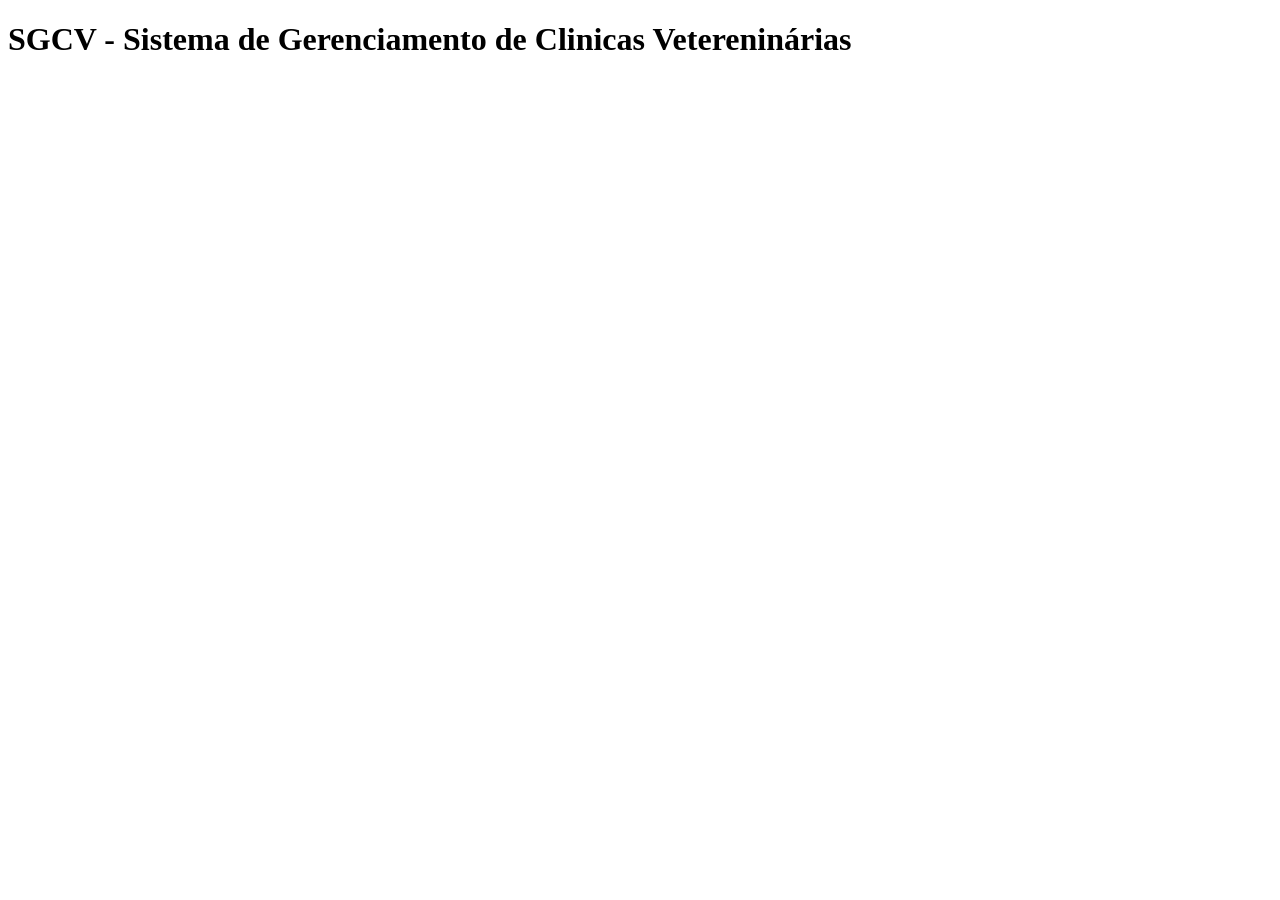
==== app/pages/agenda.html @ a62668f5 "chore: altera o nome dos arquivos de tela" ====
<!DOCTYPE html>
<html lang="pt-br">
    <head>
        <meta charset="UTF-8">
        <meta name="viewport" content="width=device-width, initial-scale=1.0">
        <title>Página de Agenda</title>
    </head>
    
    <body>
        <h1>SGCV - Sistema de Gerenciamento de Clinicas Vetereninárias</h1>
    </body>
</html>
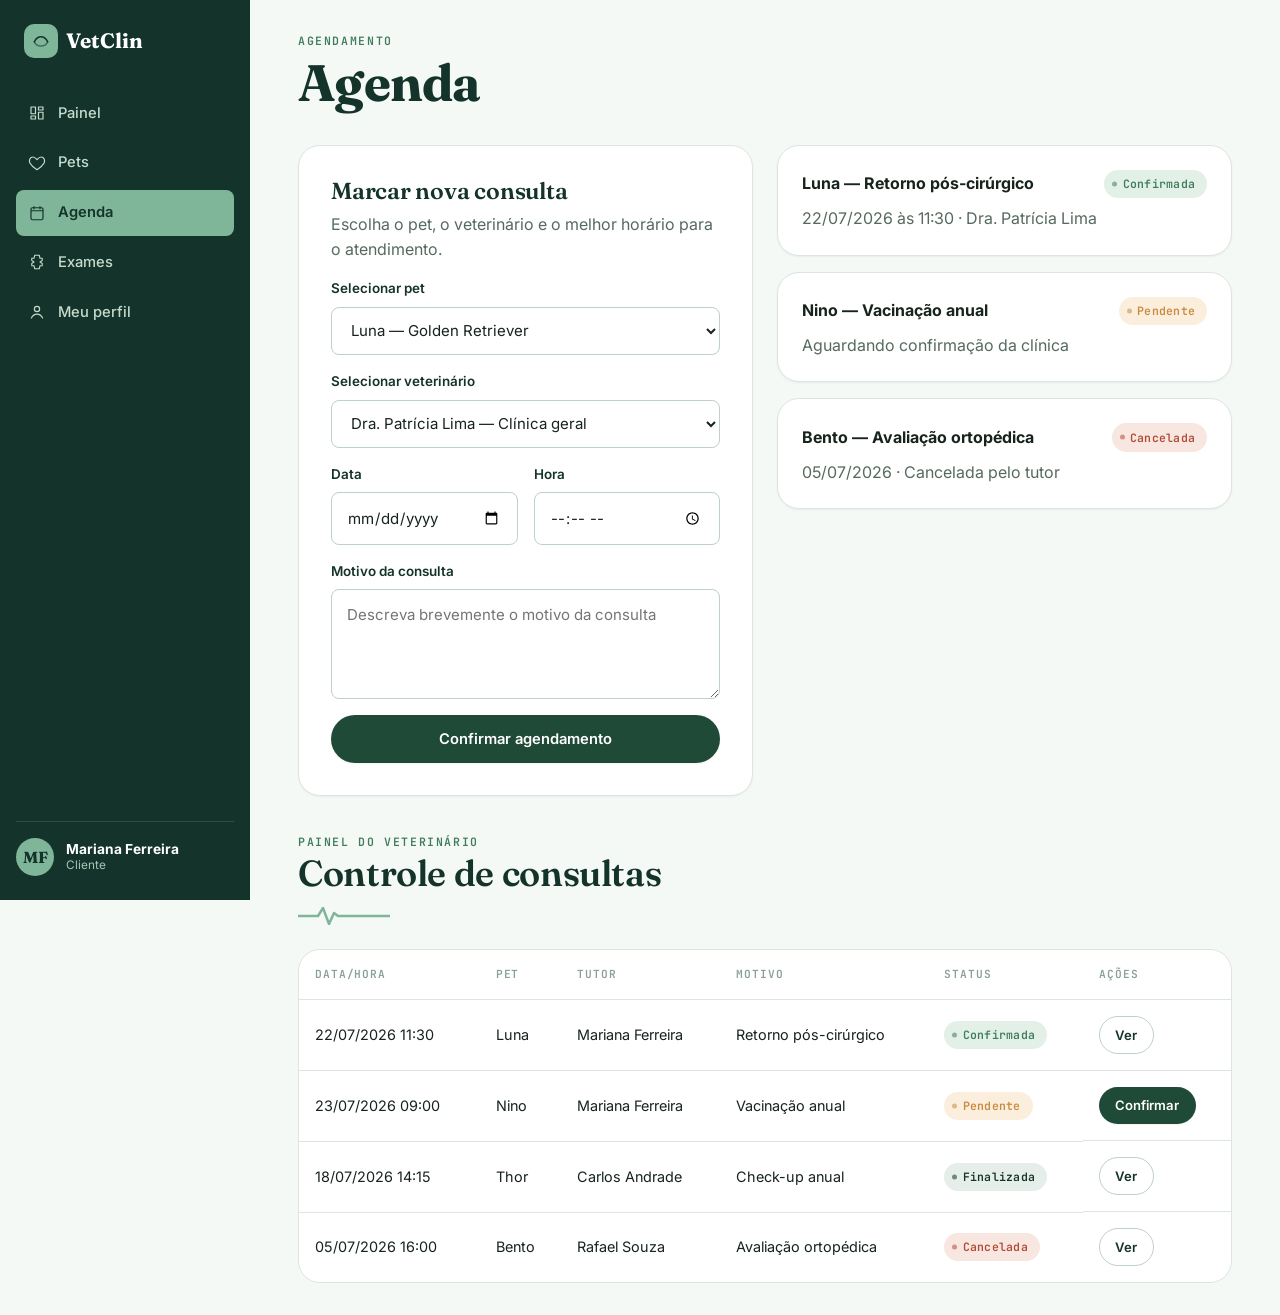
==== commit 0dc4d958: "feat: implementa telas do front-end" ====
--- a/app/pages/agenda.html
+++ b/app/pages/agenda.html
@@ -1,12 +1,189 @@
 <!DOCTYPE html>
-<html lang="pt-br">
-    <head>
-        <meta charset="UTF-8">
-        <meta name="viewport" content="width=device-width, initial-scale=1.0">
-        <title>Página de Agenda</title>
-    </head>
-    
-    <body>
-        <h1>SGCV - Sistema de Gerenciamento de Clinicas Vetereninárias</h1>
-    </body>
-</html>+<html lang="pt-BR">
+<head>
+  <meta charset="UTF-8">
+  <meta name="viewport" content="width=device-width, initial-scale=1.0">
+  <title>Agenda — VetClin</title>
+  <link rel="stylesheet" href="../css/style.css">
+</head>
+<body>
+
+  <div class="app-shell">
+
+    <!-- ===================== BARRA LATERAL ===================== -->
+    <aside class="sidebar">
+      <a href="../index.html" class="brand">
+        <span class="brand-mark">
+          <svg viewBox="0 0 24 24" fill="none" xmlns="http://www.w3.org/2000/svg">
+            <path d="M4 13c2-4 4-6 8-6s6 2 8 6" stroke="#14332A" stroke-width="1.8" stroke-linecap="round"/>
+            <path d="M4 13c1 3 4 5 8 5s7-2 8-5" stroke="#14332A" stroke-width="1.8" stroke-linecap="round" opacity="0.55"/>
+          </svg>
+        </span>
+        VetClin
+      </a>
+      <nav class="sidebar-nav">
+        <a href="dashboard.html">
+          <svg viewBox="0 0 24 24" fill="none"><path d="M4 13h6V4H4v9ZM14 20h6v-9h-6v9ZM4 20h6v-4H4v4ZM14 4v4h6V4h-6Z" stroke="currentColor" stroke-width="1.6" stroke-linejoin="round"/></svg>
+          Painel
+        </a>
+        <a href="pets.html">
+          <svg viewBox="0 0 24 24" fill="none"><path d="M12 21s-7-4.5-9.5-9C1 8 2.5 4 6.5 4c2 0 3.5 1.2 5.5 3.5C14 5.2 15.5 4 17.5 4 21.5 4 23 8 21.5 12 19 16.5 12 21 12 21Z" stroke="currentColor" stroke-width="1.6" stroke-linejoin="round"/></svg>
+          Pets
+        </a>
+        <a href="agenda.html" class="active">
+          <svg viewBox="0 0 24 24" fill="none"><path d="M8 3v4M16 3v4M4 9h16M6 5h12a2 2 0 0 1 2 2v12a2 2 0 0 1-2 2H6a2 2 0 0 1-2-2V7a2 2 0 0 1 2-2Z" stroke="currentColor" stroke-width="1.6"/></svg>
+          Agenda
+        </a>
+        <a href="exames.html">
+          <svg viewBox="0 0 24 24" fill="none"><path d="M9 3h6l1 4h3v3l-3 2 3 2v3h-3l-1 4H9l-1-4H5v-3l3-2-3-2V7h3l1-4Z" stroke="currentColor" stroke-width="1.4" stroke-linejoin="round"/></svg>
+          Exames
+        </a>
+        <a href="perfil.html">
+          <svg viewBox="0 0 24 24" fill="none"><circle cx="12" cy="8" r="3.5" stroke="currentColor" stroke-width="1.6"/><path d="M4.5 20c1.6-3.5 4.4-5.3 7.5-5.3S17.9 16.5 19.5 20" stroke="currentColor" stroke-width="1.6" stroke-linecap="round"/></svg>
+          Meu perfil
+        </a>
+      </nav>
+      <div class="sidebar-foot">
+        <span class="avatar">MF</span>
+        <div class="who">
+          <strong>Mariana Ferreira</strong>
+          <span>Cliente</span>
+        </div>
+      </div>
+    </aside>
+
+    <!-- ===================== CONTEÚDO ===================== -->
+    <main class="app-main">
+      <div class="app-topbar">
+        <div>
+          <span class="eyebrow">Agendamento</span>
+          <h1>Agenda</h1>
+        </div>
+      </div>
+
+      <div class="grid grid-2" style="align-items:start;">
+
+        <!-- ============ FORMULÁRIO DE MARCAÇÃO (CLIENTE) ============ -->
+        <div class="form-card">
+          <h3 class="mb-2">Marcar nova consulta</h3>
+          <p class="text-muted mb-4">Escolha o pet, o veterinário e o melhor horário para o atendimento.</p>
+          <form action="#" method="post">
+            <div class="field">
+              <label for="pet">Selecionar pet</label>
+              <select class="input" id="pet" name="pet">
+                <option>Luna — Golden Retriever</option>
+                <option>Nino — Gato Siamês</option>
+                <option>Bento — Vira-lata caramelo</option>
+              </select>
+            </div>
+            <div class="field">
+              <label for="veterinario">Selecionar veterinário</label>
+              <select class="input" id="veterinario" name="veterinario">
+                <option>Dra. Patrícia Lima — Clínica geral</option>
+                <option>Dr. Eduardo Nogueira — Dermatologia</option>
+                <option>Dra. Camila Duarte — Ortopedia</option>
+              </select>
+            </div>
+            <div class="form-row">
+              <div class="field">
+                <label for="data">Data</label>
+                <input class="input" type="date" id="data" name="data">
+              </div>
+              <div class="field">
+                <label for="hora">Hora</label>
+                <input class="input" type="time" id="hora" name="hora">
+              </div>
+            </div>
+            <div class="field">
+              <label for="motivo">Motivo da consulta</label>
+              <textarea class="input" id="motivo" name="motivo" placeholder="Descreva brevemente o motivo da consulta"></textarea>
+            </div>
+            <button type="submit" class="btn btn-primary btn-block">Confirmar agendamento</button>
+          </form>
+        </div>
+
+        <!-- ============ PRÓXIMOS COMPROMISSOS (CLIENTE) ============ -->
+        <div class="flex" style="flex-direction:column; gap: var(--space-4);">
+          <div class="card">
+            <div class="flex-between mb-2">
+              <strong>Luna — Retorno pós-cirúrgico</strong>
+              <span class="tag tag-confirmed">Confirmada</span>
+            </div>
+            <p class="text-muted">22/07/2026 às 11:30 · Dra. Patrícia Lima</p>
+          </div>
+          <div class="card">
+            <div class="flex-between mb-2">
+              <strong>Nino — Vacinação anual</strong>
+              <span class="tag tag-pending">Pendente</span>
+            </div>
+            <p class="text-muted">Aguardando confirmação da clínica</p>
+          </div>
+          <div class="card">
+            <div class="flex-between mb-2">
+              <strong>Bento — Avaliação ortopédica</strong>
+              <span class="tag tag-cancelled">Cancelada</span>
+            </div>
+            <p class="text-muted">05/07/2026 · Cancelada pelo tutor</p>
+          </div>
+        </div>
+      </div>
+
+      <!-- ============ PAINEL DE CONTROLE (VETERINÁRIO) ============ -->
+      <section class="section-head mt-6">
+        <span class="eyebrow">Painel do veterinário</span>
+        <h2>Controle de consultas</h2>
+        <svg class="vital-divider" viewBox="0 0 92 18" xmlns="http://www.w3.org/2000/svg"><path d="M0 9h20l5-8 6 16 5-11 4 3h52"/></svg>
+      </section>
+      <div class="table-wrap">
+        <table>
+          <thead>
+            <tr>
+              <th>Data/hora</th>
+              <th>Pet</th>
+              <th>Tutor</th>
+              <th>Motivo</th>
+              <th>Status</th>
+              <th>Ações</th>
+            </tr>
+          </thead>
+          <tbody>
+            <tr>
+              <td>22/07/2026 11:30</td>
+              <td>Luna</td>
+              <td>Mariana Ferreira</td>
+              <td>Retorno pós-cirúrgico</td>
+              <td><span class="tag tag-confirmed">Confirmada</span></td>
+              <td class="flex gap-2"><a href="#" class="btn btn-sm btn-secondary">Ver</a></td>
+            </tr>
+            <tr>
+              <td>23/07/2026 09:00</td>
+              <td>Nino</td>
+              <td>Mariana Ferreira</td>
+              <td>Vacinação anual</td>
+              <td><span class="tag tag-pending">Pendente</span></td>
+              <td class="flex gap-2"><a href="#" class="btn btn-sm btn-primary">Confirmar</a></td>
+            </tr>
+            <tr>
+              <td>18/07/2026 14:15</td>
+              <td>Thor</td>
+              <td>Carlos Andrade</td>
+              <td>Check-up anual</td>
+              <td><span class="tag tag-done">Finalizada</span></td>
+              <td class="flex gap-2"><a href="#" class="btn btn-sm btn-secondary">Ver</a></td>
+            </tr>
+            <tr>
+              <td>05/07/2026 16:00</td>
+              <td>Bento</td>
+              <td>Rafael Souza</td>
+              <td>Avaliação ortopédica</td>
+              <td><span class="tag tag-cancelled">Cancelada</span></td>
+              <td class="flex gap-2"><a href="#" class="btn btn-sm btn-secondary">Ver</a></td>
+            </tr>
+          </tbody>
+        </table>
+      </div>
+    </main>
+  </div>
+
+</body>
+</html>
--- a/app/css/style.css
+++ b/app/css/style.css
@@ -0,0 +1,908 @@
+/* ============================================================
+   VETCLIN — FOLHA DE ESTILO GLOBAL
+   Sistema de gestão para clínica veterinária.
+   Identidade: verde-hospitalar + branco, tipografia serifada
+   no papel de "voz da clínica" (Fraunces) combinada com uma
+   sans utilitária para dados e formulários (Inter), mais uma
+   mono para códigos/IDs (JetBrains Mono).
+   Elemento de assinatura: a "linha vital" — um traço em onda,
+   inspirado num monitor de sinais vitais, usado como divisor
+   sob títulos de seção e como base do logotipo.
+   ============================================================ */
+
+@import url('https://fonts.googleapis.com/css2?family=Fraunces:ital,opsz,wght@0,9..144,400;0,9..144,500;0,9..144,600;0,9..144,700;1,9..144,500&family=Inter:wght@400;500;600;700&family=JetBrains+Mono:wght@500;600&display=swap');
+
+/* ---------- 1. RESET ---------- */
+*,
+*::before,
+*::after {
+  box-sizing: border-box;
+  margin: 0;
+  padding: 0;
+}
+
+html {
+  scroll-behavior: smooth;
+}
+
+img, svg {
+  display: block;
+  max-width: 100%;
+}
+
+a {
+  color: inherit;
+  text-decoration: none;
+}
+
+ul, ol {
+  list-style: none;
+}
+
+button, input, select, textarea {
+  font: inherit;
+  color: inherit;
+}
+
+/* Foco visível para navegação por teclado */
+a:focus-visible,
+button:focus-visible,
+input:focus-visible,
+select:focus-visible,
+textarea:focus-visible,
+.card:focus-visible {
+  outline: 2px solid var(--color-primary);
+  outline-offset: 2px;
+  border-radius: 4px;
+}
+
+@media (prefers-reduced-motion: reduce) {
+  *, *::before, *::after {
+    animation-duration: 0.01ms !important;
+    animation-iteration-count: 1 !important;
+    transition-duration: 0.01ms !important;
+    scroll-behavior: auto !important;
+  }
+}
+
+/* ---------- 2. TOKENS DE DESIGN ---------- */
+:root {
+  /* Cor — paleta "verde-hospitalar" */
+  --color-bg: #F5F9F6;
+  --color-surface: #FFFFFF;
+  --color-surface-alt: #EEF5F0;
+  --color-primary: #1F4A38;
+  --color-primary-dark: #14332A;
+  --color-primary-light: #3F7C5C;
+  --color-accent: #7FB69A;
+  --color-accent-soft: #E3F0E8;
+  --color-amber: #C98A3E;
+  --color-amber-soft: #FBEEDD;
+  --color-danger: #B24B36;
+  --color-danger-soft: #F8E6E1;
+  --color-text: #16241C;
+  --color-text-muted: #566A5E;
+  --color-text-faint: #8AA095;
+  --color-border: #DCE6DF;
+  --color-border-strong: #BFD0C6;
+
+  /* Tipografia */
+  --font-display: 'Fraunces', Georgia, serif;
+  --font-body: 'Inter', -apple-system, BlinkMacSystemFont, sans-serif;
+  --font-mono: 'JetBrains Mono', ui-monospace, monospace;
+
+  /* Espaçamento */
+  --space-1: 0.25rem;
+  --space-2: 0.5rem;
+  --space-3: 0.75rem;
+  --space-4: 1rem;
+  --space-5: 1.5rem;
+  --space-6: 2rem;
+  --space-7: 3rem;
+  --space-8: 4.5rem;
+
+  /* Raio e sombra */
+  --radius-sm: 8px;
+  --radius-md: 14px;
+  --radius-lg: 22px;
+  --radius-pill: 999px;
+  --shadow-sm: 0 1px 2px rgba(20, 51, 42, 0.06);
+  --shadow-md: 0 8px 24px rgba(20, 51, 42, 0.09);
+  --shadow-lg: 0 20px 45px rgba(20, 51, 42, 0.14);
+
+  /* Layout */
+  --container-width: 1180px;
+  --sidebar-width: 250px;
+  --header-height: 72px;
+}
+
+/* ---------- 3. TIPOGRAFIA BASE ---------- */
+body {
+  font-family: var(--font-body);
+  background-color: var(--color-bg);
+  color: var(--color-text);
+  line-height: 1.55;
+  -webkit-font-smoothing: antialiased;
+}
+
+h1, h2, h3, h4 {
+  font-family: var(--font-display);
+  color: var(--color-primary-dark);
+  line-height: 1.15;
+  font-weight: 600;
+  letter-spacing: -0.01em;
+}
+
+h1 { font-size: clamp(2.1rem, 1.6rem + 2vw, 3.4rem); font-weight: 700; }
+h2 { font-size: clamp(1.6rem, 1.3rem + 1.2vw, 2.3rem); }
+h3 { font-size: clamp(1.2rem, 1.05rem + 0.5vw, 1.5rem); }
+h4 { font-size: 1.05rem; }
+
+p { color: var(--color-text-muted); }
+
+.eyebrow {
+  font-family: var(--font-mono);
+  font-size: 0.72rem;
+  font-weight: 600;
+  letter-spacing: 0.14em;
+  text-transform: uppercase;
+  color: var(--color-primary-light);
+}
+
+/* ---------- 4. ELEMENTO DE ASSINATURA: LINHA VITAL ---------- */
+/* Divisor em forma de onda de monitor de sinais vitais, usado
+   sob títulos de seção para reforçar a identidade "clínica". */
+.vital-divider {
+  width: 92px;
+  height: 18px;
+  margin-block: var(--space-3) var(--space-5);
+}
+.vital-divider path {
+  fill: none;
+  stroke: var(--color-accent);
+  stroke-width: 2.5;
+  stroke-linecap: round;
+  stroke-linejoin: round;
+}
+.vital-divider.on-dark path {
+  stroke: #BFE3CE;
+}
+
+/* ---------- 5. LAYOUT / CONTAINERS ---------- */
+.container {
+  width: 100%;
+  max-width: var(--container-width);
+  margin-inline: auto;
+  padding-inline: var(--space-5);
+}
+
+.section {
+  padding-block: var(--space-8);
+}
+
+.section--tight {
+  padding-block: var(--space-6);
+}
+
+.grid {
+  display: grid;
+  gap: var(--space-5);
+}
+
+.grid-2 { grid-template-columns: repeat(2, 1fr); }
+.grid-3 { grid-template-columns: repeat(3, 1fr); }
+.grid-4 { grid-template-columns: repeat(4, 1fr); }
+
+@media (max-width: 900px) {
+  .grid-4 { grid-template-columns: repeat(2, 1fr); }
+  .grid-3 { grid-template-columns: repeat(2, 1fr); }
+}
+
+@media (max-width: 620px) {
+  .grid-2, .grid-3, .grid-4 { grid-template-columns: 1fr; }
+}
+
+/* ---------- 6. NAVBAR PÚBLICA (index, login, cadastrar) ---------- */
+.public-header {
+  position: sticky;
+  top: 0;
+  z-index: 50;
+  background: rgba(245, 249, 246, 0.9);
+  backdrop-filter: blur(10px);
+  border-bottom: 1px solid var(--color-border);
+}
+
+.public-nav {
+  display: flex;
+  align-items: center;
+  justify-content: space-between;
+  height: var(--header-height);
+}
+
+.brand {
+  display: flex;
+  align-items: center;
+  gap: var(--space-2);
+  font-family: var(--font-display);
+  font-weight: 700;
+  font-size: 1.3rem;
+  color: var(--color-primary-dark);
+}
+
+.brand-mark {
+  width: 34px;
+  height: 34px;
+  border-radius: 10px;
+  background: var(--color-primary);
+  display: grid;
+  place-items: center;
+}
+
+.brand-mark svg { width: 20px; height: 20px; }
+
+.public-links {
+  display: flex;
+  align-items: center;
+  gap: var(--space-6);
+}
+
+.public-links a {
+  font-weight: 500;
+  font-size: 0.94rem;
+  color: var(--color-text-muted);
+  transition: color 0.15s ease;
+}
+
+.public-links a:hover { color: var(--color-primary-dark); }
+
+.public-actions { display: flex; gap: var(--space-3); align-items: center; }
+
+@media (max-width: 760px) {
+  .public-links { display: none; }
+}
+
+/* ---------- 7. BOTÕES ---------- */
+.btn {
+  display: inline-flex;
+  align-items: center;
+  justify-content: center;
+  gap: var(--space-2);
+  border: 1px solid transparent;
+  border-radius: var(--radius-pill);
+  padding: 0.72rem 1.4rem;
+  font-weight: 600;
+  font-size: 0.92rem;
+  cursor: pointer;
+  transition: transform 0.15s ease, box-shadow 0.15s ease, background 0.15s ease, border-color 0.15s ease;
+  white-space: nowrap;
+}
+
+.btn:hover { transform: translateY(-1px); }
+
+.btn-primary {
+  background: var(--color-primary);
+  color: #fff;
+  box-shadow: var(--shadow-sm);
+}
+.btn-primary:hover { background: var(--color-primary-dark); box-shadow: var(--shadow-md); }
+
+.btn-secondary {
+  background: var(--color-surface);
+  color: var(--color-primary-dark);
+  border-color: var(--color-border-strong);
+}
+.btn-secondary:hover { border-color: var(--color-primary); background: var(--color-accent-soft); }
+
+.btn-ghost {
+  background: transparent;
+  color: var(--color-primary-dark);
+  padding: 0.6rem 0.9rem;
+}
+.btn-ghost:hover { background: var(--color-accent-soft); }
+
+.btn-danger {
+  background: var(--color-danger-soft);
+  color: var(--color-danger);
+}
+.btn-danger:hover { background: var(--color-danger); color: #fff; }
+
+.btn-sm { padding: 0.48rem 0.95rem; font-size: 0.82rem; }
+.btn-block { width: 100%; }
+.btn[disabled] { opacity: 0.5; cursor: not-allowed; transform: none; }
+
+/* ---------- 8. FORMULÁRIOS ---------- */
+.field {
+  display: flex;
+  flex-direction: column;
+  gap: var(--space-2);
+  margin-bottom: var(--space-4);
+}
+
+.field label {
+  font-size: 0.84rem;
+  font-weight: 600;
+  color: var(--color-primary-dark);
+}
+
+.field .hint {
+  font-size: 0.78rem;
+  color: var(--color-text-faint);
+}
+
+.input, select.input, textarea.input {
+  width: 100%;
+  border: 1px solid var(--color-border-strong);
+  background: var(--color-surface);
+  border-radius: var(--radius-sm);
+  padding: 0.78rem 0.95rem;
+  font-size: 0.94rem;
+  color: var(--color-text);
+  transition: border-color 0.15s ease, box-shadow 0.15s ease;
+}
+
+.input:focus, select.input:focus, textarea.input:focus {
+  border-color: var(--color-primary-light);
+  box-shadow: 0 0 0 3px var(--color-accent-soft);
+  outline: none;
+}
+
+textarea.input { resize: vertical; min-height: 110px; }
+
+.form-row {
+  display: grid;
+  grid-template-columns: 1fr 1fr;
+  gap: var(--space-4);
+}
+
+@media (max-width: 620px) {
+  .form-row { grid-template-columns: 1fr; }
+}
+
+.form-card {
+  background: var(--color-surface);
+  border: 1px solid var(--color-border);
+  border-radius: var(--radius-lg);
+  padding: var(--space-6);
+  box-shadow: var(--shadow-sm);
+}
+
+.checkbox-row {
+  display: flex;
+  align-items: center;
+  gap: var(--space-2);
+  font-size: 0.88rem;
+  color: var(--color-text-muted);
+}
+.checkbox-row input { width: 16px; height: 16px; accent-color: var(--color-primary); }
+
+.file-drop {
+  border: 1.5px dashed var(--color-border-strong);
+  border-radius: var(--radius-md);
+  padding: var(--space-6);
+  text-align: center;
+  color: var(--color-text-faint);
+  background: var(--color-surface-alt);
+  font-size: 0.86rem;
+}
+.file-drop strong { color: var(--color-primary-dark); }
+
+/* ---------- 9. CARDS ---------- */
+.card {
+  background: var(--color-surface);
+  border: 1px solid var(--color-border);
+  border-radius: var(--radius-lg);
+  padding: var(--space-5);
+  box-shadow: var(--shadow-sm);
+  transition: box-shadow 0.15s ease, transform 0.15s ease;
+}
+
+.card:hover { box-shadow: var(--shadow-md); }
+
+.metric-card {
+  display: flex;
+  flex-direction: column;
+  gap: var(--space-2);
+}
+
+.metric-card .metric-value {
+  font-family: var(--font-display);
+  font-size: 2.1rem;
+  font-weight: 700;
+  color: var(--color-primary-dark);
+}
+
+.metric-card .metric-label {
+  font-size: 0.82rem;
+  color: var(--color-text-muted);
+  font-weight: 500;
+}
+
+.metric-card .metric-delta {
+  font-family: var(--font-mono);
+  font-size: 0.76rem;
+  font-weight: 600;
+}
+.metric-delta.up { color: var(--color-primary-light); }
+.metric-delta.down { color: var(--color-danger); }
+
+/* ---------- 10. TAGS / BADGES DE STATUS (id-tag) ---------- */
+/* Formato inspirado numa etiqueta de coleira: retângulo
+   arredondado com um pequeno "furo" à esquerda. */
+.tag {
+  position: relative;
+  display: inline-flex;
+  align-items: center;
+  gap: var(--space-2);
+  font-family: var(--font-mono);
+  font-size: 0.72rem;
+  font-weight: 600;
+  letter-spacing: 0.02em;
+  padding: 0.32rem 0.75rem 0.32rem 1.15rem;
+  border-radius: var(--radius-pill);
+  background: var(--color-accent-soft);
+  color: var(--color-primary-dark);
+}
+.tag::before {
+  content: "";
+  position: absolute;
+  left: 0.5rem;
+  top: 50%;
+  transform: translateY(-50%);
+  width: 5px;
+  height: 5px;
+  border-radius: 50%;
+  background: currentColor;
+  opacity: 0.55;
+}
+
+.tag-pending { background: var(--color-amber-soft); color: var(--color-amber); }
+.tag-confirmed { background: var(--color-accent-soft); color: var(--color-primary-light); }
+.tag-done { background: #E5EEE9; color: var(--color-primary-dark); }
+.tag-cancelled { background: var(--color-danger-soft); color: var(--color-danger); }
+
+/* ---------- 11. TABELAS ---------- */
+.table-wrap {
+  overflow-x: auto;
+  background: var(--color-surface);
+  border: 1px solid var(--color-border);
+  border-radius: var(--radius-lg);
+}
+
+table {
+  width: 100%;
+  border-collapse: collapse;
+  min-width: 560px;
+}
+
+thead th {
+  text-align: left;
+  font-family: var(--font-mono);
+  font-size: 0.7rem;
+  letter-spacing: 0.08em;
+  text-transform: uppercase;
+  color: var(--color-text-faint);
+  font-weight: 600;
+  padding: var(--space-4) var(--space-4);
+  border-bottom: 1px solid var(--color-border);
+}
+
+tbody td {
+  padding: var(--space-4);
+  font-size: 0.9rem;
+  border-bottom: 1px solid var(--color-border);
+  color: var(--color-text);
+}
+
+tbody tr:last-child td { border-bottom: none; }
+tbody tr:hover { background: var(--color-surface-alt); }
+
+/* ---------- 12. NAVEGAÇÃO INTERNA (área logada) ---------- */
+.app-shell {
+  display: grid;
+  grid-template-columns: var(--sidebar-width) 1fr;
+  min-height: 100vh;
+}
+
+.sidebar {
+  background: var(--color-primary-dark);
+  color: #EAF3EE;
+  padding: var(--space-5) var(--space-4);
+  display: flex;
+  flex-direction: column;
+  gap: var(--space-6);
+  position: sticky;
+  top: 0;
+  height: 100vh;
+}
+
+.sidebar .brand { color: #fff; padding-inline: var(--space-2); }
+.sidebar .brand-mark { background: var(--color-accent); }
+.sidebar .brand-mark svg path,
+.sidebar .brand-mark svg circle { stroke: var(--color-primary-dark); }
+
+.sidebar-nav { display: flex; flex-direction: column; gap: var(--space-1); flex: 1; }
+
+.sidebar-nav a {
+  display: flex;
+  align-items: center;
+  gap: var(--space-3);
+  padding: 0.72rem var(--space-3);
+  border-radius: var(--radius-sm);
+  font-size: 0.92rem;
+  font-weight: 500;
+  color: #C6DBCD;
+  transition: background 0.15s ease, color 0.15s ease;
+}
+
+.sidebar-nav a svg { width: 18px; height: 18px; flex-shrink: 0; }
+
+.sidebar-nav a:hover { background: rgba(255,255,255,0.06); color: #fff; }
+
+.sidebar-nav a.active {
+  background: var(--color-accent);
+  color: var(--color-primary-dark);
+  font-weight: 600;
+}
+
+.sidebar-foot {
+  border-top: 1px solid rgba(255,255,255,0.12);
+  padding-top: var(--space-4);
+  display: flex;
+  align-items: center;
+  gap: var(--space-3);
+}
+
+.avatar {
+  width: 38px;
+  height: 38px;
+  border-radius: 50%;
+  background: var(--color-accent);
+  color: var(--color-primary-dark);
+  display: grid;
+  place-items: center;
+  font-weight: 700;
+  font-family: var(--font-display);
+  flex-shrink: 0;
+}
+
+.sidebar-foot .who { display: flex; flex-direction: column; line-height: 1.25; }
+.sidebar-foot .who strong { font-size: 0.86rem; color: #fff; }
+.sidebar-foot .who span { font-size: 0.74rem; color: #A9C4B5; }
+
+.app-main {
+  padding: var(--space-6) var(--space-7);
+}
+
+.app-topbar {
+  display: flex;
+  align-items: flex-end;
+  justify-content: space-between;
+  gap: var(--space-4);
+  margin-bottom: var(--space-6);
+  flex-wrap: wrap;
+}
+
+.app-topbar .eyebrow { display: block; margin-bottom: var(--space-1); }
+
+/* Menu móvel simples via checkbox (sem JS) */
+.mobile-nav-toggle { display: none; }
+
+@media (max-width: 900px) {
+  .app-shell { grid-template-columns: 1fr; }
+  .sidebar {
+    position: relative;
+    height: auto;
+    flex-direction: row;
+    align-items: center;
+    justify-content: space-between;
+    overflow-x: auto;
+  }
+  .sidebar-nav { flex-direction: row; overflow-x: auto; }
+  .sidebar-foot { display: none; }
+  .app-main { padding: var(--space-5); }
+}
+
+/* ---------- 13. HERO (index) ---------- */
+.hero {
+  background: linear-gradient(180deg, var(--color-accent-soft) 0%, var(--color-bg) 100%);
+  border-bottom: 1px solid var(--color-border);
+}
+
+.hero-inner {
+  display: grid;
+  grid-template-columns: 1.1fr 0.9fr;
+  align-items: center;
+  gap: var(--space-7);
+  padding-block: var(--space-8);
+}
+
+@media (max-width: 900px) {
+  .hero-inner { grid-template-columns: 1fr; }
+}
+
+.hero-copy p { max-width: 46ch; margin-block: var(--space-4) var(--space-6); font-size: 1.05rem; }
+
+.hero-actions { display: flex; gap: var(--space-3); flex-wrap: wrap; }
+
+.hero-art {
+  background: var(--color-surface);
+  border: 1px solid var(--color-border);
+  border-radius: var(--radius-lg);
+  padding: var(--space-6);
+  box-shadow: var(--shadow-lg);
+}
+
+.hero-art svg { width: 100%; height: auto; }
+
+/* ---------- 14. LISTAS DE SERVIÇOS / CONTATO (public) ---------- */
+.service-card {
+  display: flex;
+  flex-direction: column;
+  gap: var(--space-3);
+}
+
+.service-icon {
+  width: 46px;
+  height: 46px;
+  border-radius: var(--radius-sm);
+  background: var(--color-accent-soft);
+  display: grid;
+  place-items: center;
+  color: var(--color-primary);
+}
+
+.contact-strip {
+  background: var(--color-primary-dark);
+  color: #EAF3EE;
+}
+.contact-strip .container { padding-block: var(--space-7); }
+.contact-strip h2 { color: #fff; }
+.contact-strip p { color: #C6DBCD; }
+
+.contact-grid { display: flex; gap: var(--space-7); flex-wrap: wrap; margin-top: var(--space-5); }
+.contact-item { display: flex; gap: var(--space-3); align-items: flex-start; }
+.contact-item .service-icon { background: rgba(255,255,255,0.1); color: #BFE3CE; }
+.contact-item strong { display: block; color: #fff; font-size: 0.92rem; }
+.contact-item span { font-size: 0.86rem; color: #A9C4B5; }
+
+/* ---------- 15. RODAPÉ PÚBLICO ---------- */
+.public-footer {
+  border-top: 1px solid var(--color-border);
+  padding-block: var(--space-6);
+}
+.footer-inner {
+  display: flex;
+  justify-content: space-between;
+  align-items: center;
+  flex-wrap: wrap;
+  gap: var(--space-3);
+}
+.footer-inner span { font-size: 0.82rem; color: var(--color-text-faint); }
+.footer-links { display: flex; gap: var(--space-5); }
+.footer-links a { font-size: 0.82rem; color: var(--color-text-muted); }
+.footer-links a:hover { color: var(--color-primary-dark); }
+
+/* ---------- 16. AUTENTICAÇÃO (login/cadastro) ---------- */
+.auth-shell {
+  min-height: calc(100vh - var(--header-height));
+  display: grid;
+  place-items: center;
+  padding: var(--space-6);
+}
+
+.auth-card {
+  width: 100%;
+  max-width: 440px;
+  background: var(--color-surface);
+  border: 1px solid var(--color-border);
+  border-radius: var(--radius-lg);
+  padding: var(--space-7);
+  box-shadow: var(--shadow-md);
+}
+
+.auth-card.wide { max-width: 620px; }
+
+.auth-card .brand-mark { margin-inline: auto; margin-bottom: var(--space-4); }
+.auth-card h1 { font-size: 1.7rem; text-align: center; }
+.auth-card > p.lead { text-align: center; margin-block: var(--space-2) var(--space-6); }
+
+.auth-foot {
+  text-align: center;
+  margin-top: var(--space-5);
+  font-size: 0.88rem;
+  color: var(--color-text-muted);
+}
+.auth-foot a { color: var(--color-primary); font-weight: 600; }
+
+/* ---------- 17. ABAS (perfil do pet) ---------- */
+.tabs {
+  display: flex;
+  gap: var(--space-2);
+  border-bottom: 1px solid var(--color-border);
+  margin-bottom: var(--space-5);
+  flex-wrap: wrap;
+}
+
+.tab-label {
+  padding: var(--space-3) var(--space-4);
+  font-size: 0.9rem;
+  font-weight: 600;
+  color: var(--color-text-muted);
+  border-bottom: 2px solid transparent;
+  margin-bottom: -1px;
+}
+
+.tab-label.is-active {
+  color: var(--color-primary-dark);
+  border-color: var(--color-primary);
+}
+
+.tab-panel {
+  display: flex;
+  flex-direction: column;
+  gap: var(--space-5);
+}
+
+.tab-panel h3 { margin-bottom: var(--space-1); }
+
+/* ---------- 18. PERFIL DE ANIMAL — HEADER ---------- */
+.pet-header {
+  display: flex;
+  gap: var(--space-5);
+  align-items: center;
+  background: var(--color-surface);
+  border: 1px solid var(--color-border);
+  border-radius: var(--radius-lg);
+  padding: var(--space-6);
+  margin-bottom: var(--space-6);
+  flex-wrap: wrap;
+}
+
+.pet-avatar {
+  width: 88px;
+  height: 88px;
+  border-radius: var(--radius-md);
+  background: var(--color-accent-soft);
+  display: grid;
+  place-items: center;
+  color: var(--color-primary);
+  flex-shrink: 0;
+}
+
+.pet-facts {
+  display: flex;
+  gap: var(--space-6);
+  flex-wrap: wrap;
+  margin-top: var(--space-2);
+}
+
+.pet-fact { display: flex; flex-direction: column; gap: 2px; }
+.pet-fact .fact-label { font-family: var(--font-mono); font-size: 0.68rem; text-transform: uppercase; letter-spacing: 0.08em; color: var(--color-text-faint); }
+.pet-fact .fact-value { font-size: 0.94rem; font-weight: 600; color: var(--color-primary-dark); }
+
+/* ---------- 19. BUSCA / FILTROS (pets.html) ---------- */
+.toolbar {
+  display: flex;
+  gap: var(--space-3);
+  align-items: center;
+  flex-wrap: wrap;
+  margin-bottom: var(--space-6);
+}
+
+.search-input {
+  flex: 1;
+  min-width: 220px;
+  display: flex;
+  align-items: center;
+  gap: var(--space-2);
+  background: var(--color-surface);
+  border: 1px solid var(--color-border-strong);
+  border-radius: var(--radius-pill);
+  padding: 0.65rem 1.1rem;
+}
+.search-input svg { width: 16px; height: 16px; color: var(--color-text-faint); flex-shrink: 0; }
+.search-input input { border: none; outline: none; background: transparent; width: 100%; font-size: 0.9rem; }
+
+.filter-select {
+  border: 1px solid var(--color-border-strong);
+  border-radius: var(--radius-pill);
+  padding: 0.65rem 1.1rem;
+  background: var(--color-surface);
+  font-size: 0.86rem;
+  font-weight: 500;
+}
+
+/* ---------- 20. CARDS DE ANIMAL (grid) ---------- */
+.animal-card {
+  display: flex;
+  flex-direction: column;
+  gap: var(--space-4);
+}
+
+.animal-card-top {
+  display: flex;
+  gap: var(--space-3);
+  align-items: center;
+}
+
+.animal-card .pet-avatar { width: 56px; height: 56px; }
+
+.animal-card-name { font-family: var(--font-display); font-size: 1.15rem; font-weight: 600; color: var(--color-primary-dark); }
+.animal-card-breed { font-size: 0.82rem; color: var(--color-text-muted); }
+
+.animal-card-stats {
+  display: grid;
+  grid-template-columns: 1fr 1fr;
+  gap: var(--space-3);
+  border-top: 1px solid var(--color-border);
+  padding-top: var(--space-4);
+}
+
+.animal-card-stats .fact-label { font-family: var(--font-mono); font-size: 0.65rem; text-transform: uppercase; color: var(--color-text-faint); letter-spacing: 0.06em; }
+.animal-card-stats .fact-value { font-size: 0.88rem; font-weight: 600; color: var(--color-text); }
+
+/* ---------- 21. TIMELINE (histórico médico) ---------- */
+.timeline {
+  display: flex;
+  flex-direction: column;
+}
+
+.timeline-item {
+  position: relative;
+  padding-left: var(--space-6);
+  padding-bottom: var(--space-6);
+  border-left: 2px solid var(--color-border);
+}
+.timeline-item:last-child { border-color: transparent; padding-bottom: 0; }
+
+.timeline-item::before {
+  content: "";
+  position: absolute;
+  left: -6.5px;
+  top: 2px;
+  width: 11px;
+  height: 11px;
+  border-radius: 50%;
+  background: var(--color-accent);
+  border: 2px solid var(--color-surface);
+  box-shadow: 0 0 0 2px var(--color-accent);
+}
+
+.timeline-date {
+  font-family: var(--font-mono);
+  font-size: 0.72rem;
+  color: var(--color-text-faint);
+  margin-bottom: var(--space-1);
+}
+
+.timeline-body {
+  background: var(--color-surface);
+  border: 1px solid var(--color-border);
+  border-radius: var(--radius-md);
+  padding: var(--space-4) var(--space-5);
+}
+
+/* ---------- 22. UTILITÁRIOS ---------- */
+.text-muted { color: var(--color-text-muted); }
+.text-center { text-align: center; }
+.mt-2 { margin-top: var(--space-2); }
+.mt-4 { margin-top: var(--space-4); }
+.mt-6 { margin-top: var(--space-6); }
+.mb-2 { margin-bottom: var(--space-2); }
+.mb-4 { margin-bottom: var(--space-4); }
+.mb-6 { margin-bottom: var(--space-6); }
+.flex { display: flex; }
+.flex-between { display: flex; align-items: center; justify-content: space-between; }
+.flex-wrap { flex-wrap: wrap; }
+.gap-2 { gap: var(--space-2); }
+.gap-3 { gap: var(--space-3); }
+.gap-4 { gap: var(--space-4); }
+.section-head { margin-bottom: var(--space-5); }
+.empty-state {
+  text-align: center;
+  padding: var(--space-7) var(--space-5);
+  color: var(--color-text-faint);
+  border: 1.5px dashed var(--color-border-strong);
+  border-radius: var(--radius-lg);
+  font-size: 0.9rem;
+}
